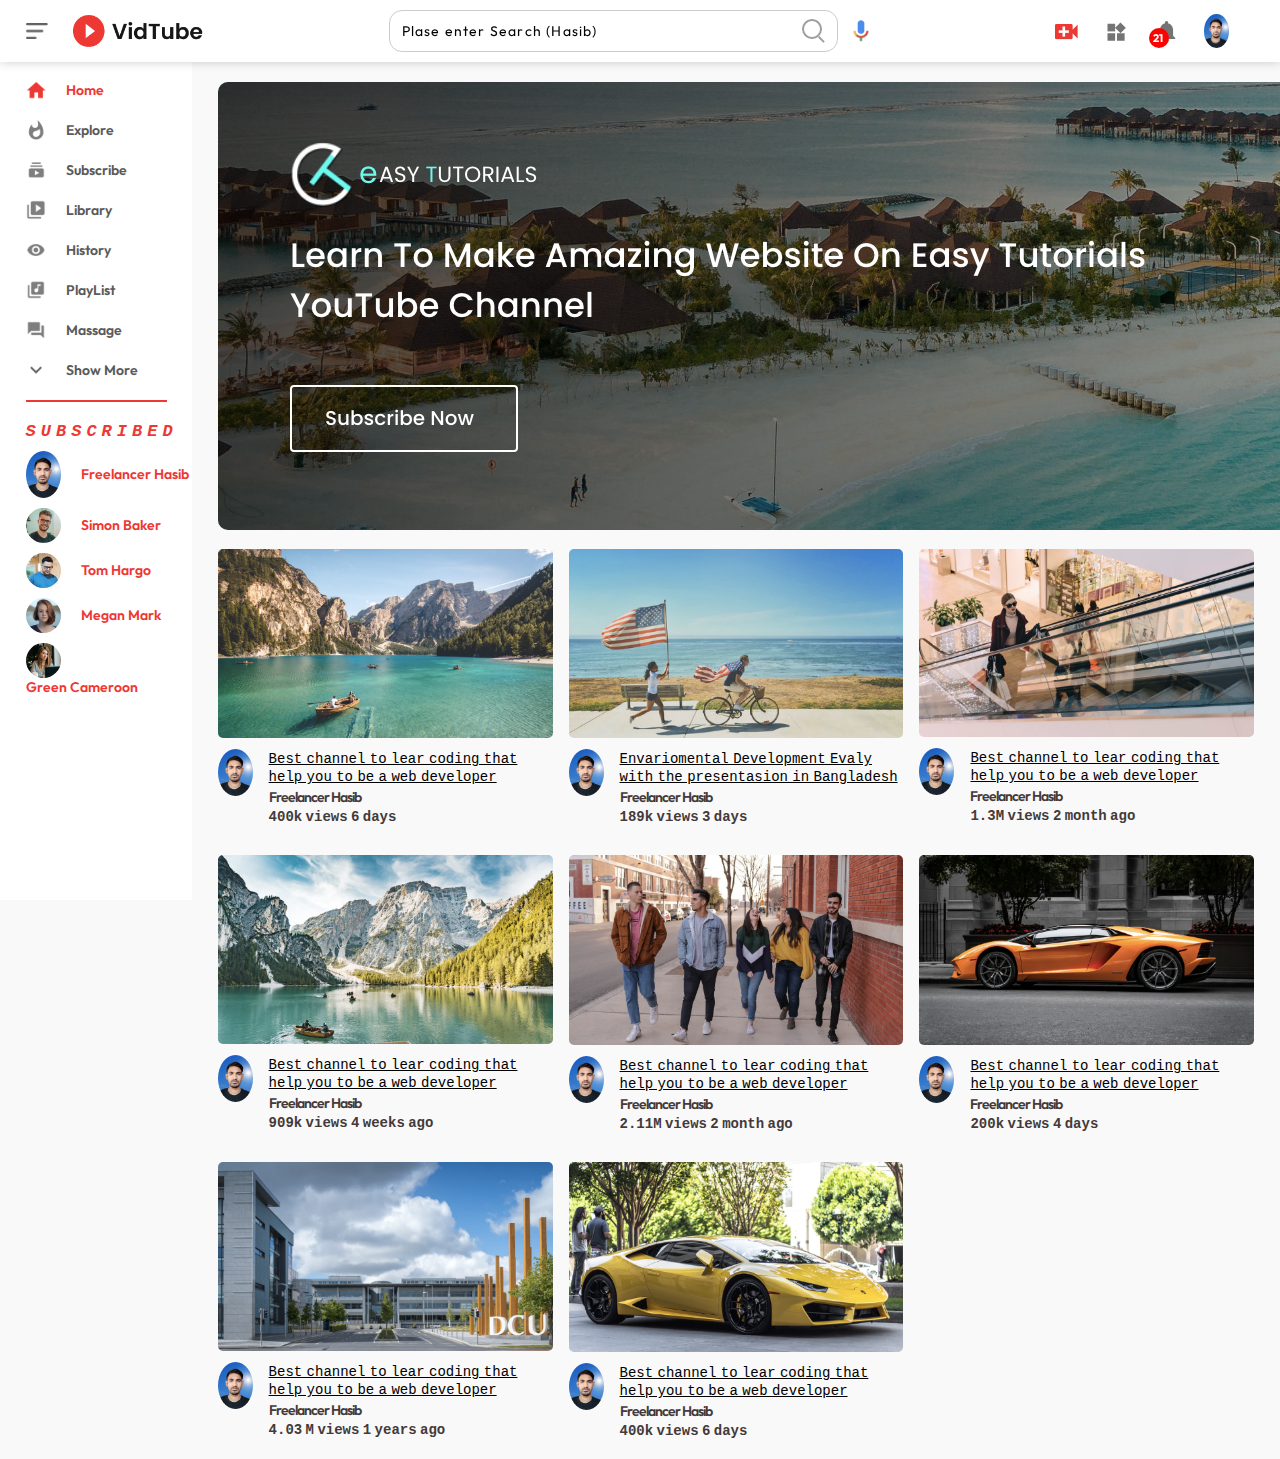
==== index.html @ 6e915853 "this is my last project" ====
<!DOCTYPE html>
<html lang="en">
<head>
    <meta charset="UTF-8">
    <meta name="viewport" content="width=device-width, initial-scale=1.0">
    <title>Hasibs YouTube</title>
    <link rel="stylesheet" href="style.css">
<body>
    
<nav class="flex-div">
    <div class="nav-left flex-div">
        <img src="PICTURES/menu.png" class="menu-icon">
        <img  src="PICTURES/logo.png" class="logo">
    </div>
    <div class="nav-middle flex-div">
     <div class="search-box flex-div">
       <input type="text" placeholder="Plase enter Search (Hasib)">
       <img src="PICTURES/search.png">
     </div>
     <img src="PICTURES/voice-search.png" class="mic-icon">
    </div>
    <div class="nav-right flex-div" style="position: relative;">
        <img class="im" src="PICTURES/upload.png">
        <img class="im" src="PICTURES/more.png">
        <img class="im" class="noti" src="PICTURES/notification.png">
        <p class="noti"><span>21</span></p>
        <img class="img" src="PICTURES/IMG_20240714_150642-removebg-preview.png">
    </div>
</nav>


<!-- ..............Slidebar......... -->

<div class="sidebar">
    <div class="shortcut-links" style="font-size: 12px;">
          <a href="#"><img src="PICTURES/home.png" alt=""><p>Home</p></a>
          <a href="#"><img src="PICTURES/explore.png" alt=""><p>Explore</p></a>
          <a href="#"><img src="PICTURES/subscriprion.png" alt=""><p>Subscribe</p></a>
          <a href="#"><img src="PICTURES/library.png" alt=""><p>Library</p></a>
          <a href="#"><img src="PICTURES/history.png" alt=""><p>History</p></a>
          <a href="#"><img src="PICTURES/playlist.png" alt=""><p>PlayList</p></a>
          <a href="#"><img src="PICTURES/messages.png" alt=""><p>Massage</p></a>
          <a href="#"><img src="PICTURES/show-more.png" alt=""><p>Show More</p></a>
          <hr class="hr">
    </div>
    <div class="subscribe-list">
        <h3>SUBSCRIBED</h3>
        <a href=""><img src="PICTURES/IMG_20240714_150642-removebg-preview.png" alt=""><p>Freelancer Hasib</p></a>
        <a href=""><img src="PICTURES/simon.png" alt=""><p>Simon Baker</p></a>
        <a href=""><img src="PICTURES/tom.png" ><p>Tom Hargo</p></a>
        <a href=""><img src="PICTURES/megan.png" alt=""><p>Megan Mark</p></a>
        <a href=""><img src="PICTURES/cameron.png" alt=""><p>Green Cameroon</p></a>
    </div>
</div>
        


<!-- ..............Main.............. -->

<div class="container">
    <div class="banner">
        <img src="PICTURES/banner.png" alt="">
    </div>

    <div class="list-container">
        <div class="vid-list">
          <a href="playVideo.html"><img src="PICTURES/thumbnail1.png" class="thumbnail1"></a>
            <div class="flex-div">
                <img src="PICTURES/IMG_20240714_150642-removebg-preview.png" alt="" class="Img">
                <div class="vid-info">
                    <a href="">Best channel to lear coding that help you to be a web developer</a>
                    <p class="p">Freelancer Hasib</p>
                    <p class="p1">400k views 6 days</p>
                </div>
            </div>
        </div>
        <div class="vid-list">
          <a href="">  <img src="PICTURES/thumbnail2.png" class="thumbnail1"></a>
            <div class="flex-div">
                <img src="PICTURES/IMG_20240714_150642-removebg-preview.png" alt="" class="Img">
                <div class="vid-info">
                    <a href="">Envariomental Development Evaly with the presentasion in Bangladesh</a>
                    <p class="p">Freelancer Hasib</p>
                    <p class="p1">189k views 3 days</p>
                </div>
            </div>
        </div>
        <div class="vid-list">
          <a href="">  <img src="PICTURES/thumbnail3.png" class="thumbnail1"></a>
            <div class="flex-div">
                <img src="PICTURES/IMG_20240714_150642-removebg-preview.png" alt="" class="Img">
                <div class="vid-info">
                    <a href="">Best channel to lear coding that help you to be a web developer</a>
                    <p class="p">Freelancer Hasib</p>
                    <p class="p1">1.3M views 2 month ago</p>
                </div>
            </div>
        </div>
        <div class="vid-list">
          <a href="">  <img src="PICTURES/thumbnail4.png" class="thumbnail1"></a>
            <div class="flex-div">
                <img src="PICTURES/IMG_20240714_150642-removebg-preview.png" alt="" class="Img">
                <div class="vid-info">
                    <a href="">Best channel to lear coding that help you to be a web developer</a>
                    <p class="p">Freelancer Hasib</p>
                    <p class="p1">909k views 4 weeks ago</p>
                </div>
            </div>
        </div>
        <div class="vid-list">
          <a href="">  <img src="PICTURES/thumbnail5.png" class="thumbnail1"></a>
            <div class="flex-div">
                <img src="PICTURES/IMG_20240714_150642-removebg-preview.png" alt="" class="Img">
                <div class="vid-info">
                    <a href="">Best channel to lear coding that help you to be a web developer</a>
                    <p class="p">Freelancer Hasib</p>
                    <p class="p1">2.11M views 2 month ago</p>
                </div>
            </div>
        </div>
        <div class="vid-list">
          <a href="">  <img src="PICTURES/thumbnail6.png" class="thumbnail1"></a>
            <div class="flex-div">
                <img src="PICTURES/IMG_20240714_150642-removebg-preview.png" alt="" class="Img">
                <div class="vid-info">
                    <a href="">Best channel to lear coding that help you to be a web developer</a>
                    <p class="p">Freelancer Hasib</p>
                    <p class="p1">200k views 4 days</p>
                </div>
            </div>
        </div>
        <div class="vid-list">
          <a href="">  <img src="PICTURES/thumbnail7.png" class="thumbnail1"></a>
            <div class="flex-div">
                <img src="PICTURES/IMG_20240714_150642-removebg-preview.png" alt="" class="Img">
                <div class="vid-info">
                    <a href="">Best channel to lear coding that help you to be a web developer</a>
                    <p class="p">Freelancer Hasib</p>
                    <p class="p1">4.03 M views 1 years ago</p>
                </div>
            </div>
        </div>
        <div class="vid-list">
          <a href="">  <img src="PICTURES/thumbnail8.png" class="thumbnail1"></a>
            <div class="flex-div">
                <img src="PICTURES/IMG_20240714_150642-removebg-preview.png" alt="" class="Img">
                <div class="vid-info">
                    <a href="">Best channel to lear coding that help you to be a web developer</a>
                    <p class="p">Freelancer Hasib</p>
                    <p class="p1">400k views 6 days</p>
                </div>
            </div>
        </div>
    </div>
</div>



    <script src="script.js"></script>

    <!-- //Md Hasibul Miah
    // mdhasibulmiah2127uk@gmail.com -->
</body>
</html>
---- style.css ----
@import url('https://fonts.googleapis.com/css2?family=Outfit:wght@100..900&display=swap');


*{
    padding: 0;
    margin: 0;
    box-sizing: border-box;
    font-family: "Outfit", sans-serif;
    
    font-size: 14px;
    

}
a{
    text-decoration: none;
    color: #5a5a5a;
}
img{
    cursor: pointer;
}
.flex-div{
    display: flex;
    align-items: center;
}

nav{
    padding: 10px 2%;
    justify-content: space-between;
    box-shadow: 0 0 10px rgba(0, 0, 0, 0.2);
    background: #fff;
    position: sticky;
    top: 0;
    z-index: 10;
}
.nav-right img{
    width: 25px;
    margin-right:25px ;
}

.img{
   
    border-radius: 50%;
}

.nav-left .menu-icon{
    width: 22px;
    margin-right: 25px;
}

.nav-left .logo{
    width: 130px;
}

.nav-middle .mic-icon{
    width: 16px;
}

.nav-middle .search-box{
    border: 1px solid #ccc;
    margin-right: 15px;
    padding: 8px 12px;
    border-radius: 13px;

}
.nav-middle .search-box input{
    width: 400px;
    outline: none;
    border: none;
    background: transparent;
    color: #ED3833;
    
}

.nav-middle .search-box input::placeholder{
    color: black;
    letter-spacing: 1.2px;
}

.sidebar{
    background: #fff;
    width: 15%;
    height: 100vh;
    position: fixed;
    top: 0;
    padding-left: 2%;
    padding-top: 80px;
}

.shortcut-links a img{
    width: 20px;
    margin-right: 20px;
}
.shortcut-links a{
    display: flex;
    align-items: center;
    margin-bottom: 20px;
    width: fit-content;
    flex-wrap: wrap;
}
.shortcut-links a p{
    font-weight: 600;
}
.shortcut-links a:first-child{
    color: #ED3833;
    font-weight: 600 !important;
}
.shortcut-links a:last-child{
    color: #ED3833;
    font-weight: 600 !important;
    
}

.sidebar hr{
    border: 0;
    height: 2px;
    background-color: #ED3833;
    width: 85%;
}
.subscribe-list h3{
    font-size: 17px;
    margin: 20px 0px;
    color: #ED3833;
    font-weight: 700;
    font-style: italic;
    letter-spacing: 5px;
    font-family: monospace;
}

.subscribe-list a{
    display: flex;
    align-items: center;
    margin-bottom: 20px;
    width: fit-content;
    flex-wrap: wrap;
    margin-top: -10px;
}
.subscribe-list a img{
    width: 35px;
    border-radius: 50%;
    margin-right: 20px;
}

.subscribe-list a p{
    font-weight: 600;
    color: #ED3833;

}
.small-sidebar{
    width: 5%;

}
.small-sidebar a p{
    display: none;
}
.small-sidebar h3{
    display: none;
}

.hrr{
    display: none;
}



.container{
    background: #f9f9f9;
    
    padding-left: 17%;
    padding-right: 2%;
    padding-top: 20px;
    padding-bottom: 20px;
    /* margin-left: 20px; */
}

.large-container{
    padding-left: 7%;
}

.la
.banner img{
    width: 100%;
    border-radius: 8px;
}

.list-container{
    display: grid;
    grid-template-columns: repeat(auto-fit, minmax(250px, 1fr));
    grid-column-gap: 16px;
    grid-row-gap: 30px;
    margin-top: 15px;
}
.vid-list .thumnail1{
    width: 100%;
    border-radius: 15px;
}
.vid-list .flex-div{
    align-items: flex-start;
    margin-top: 7px;

}

.Img{
    width: 35px;
    border-radius: 50%;
    margin-right: 16px;
}
img.thumnail1{
    width: 100%;
    border-radius: 5px;
}

img.thumbnail1 {
    width: 100%;
    border-radius: 5px;
}

.vid-info a{
  font-weight: normal;
  color: black;
  text-decoration: underline;
  margin-top: 15px;
  font-family: monospace;
  word-spacing: -4px;
}
.vid-info p:first-child{
    font-weight: bolder;
    color: red;
}
.p{
    font-weight: 600;
    color: rgb(68, 58, 58);
    letter-spacing: -1px;
    margin-top: 3px;
    margin-bottom: 3px;
}
.p1{
    font-weight: 900;
    color: rgb(68, 58, 58);
    font-family: monospace;
    word-spacing: -5px;
}
span {
    /* margin-left: 10px; */
    position: absolute;
    left: 97px;
    font-size: 11px;
    text-align: center;
    transform: translate(14%, 0%);
    color: white;
    font-weight: bold;
}
/* 
jodi kokhono git ba github kaj na kore tahole 
youtube jodi kokhono kaj na kore 
stack overfollow er moto boro boro website jodi kaj na kore tahole

*/



/* 
Mobile Responsive web page or laptop and desktop

*/


@media (max-width: 600px){
    .menu-icon{
        display: none;
    }
    .sidebar{
        display: none;
    }
    .container, .large-container{
        padding-left: 5%;
        padding-right: 5%;
    }
    
    /* .nav-right .user-icon{
        display: block;
        width: 30px;
    } */
    .nav-middle .search-box input{
        width: 100px;
    }
    .nav-middle .mic-icon{
        display: none;
    }
    .logo{
        width: 90px;
        padding-left: 9px;
    }
    .vid-list a img{
        width: 100%;
        text-align: center;
        margin: 0 auto;
        margin-left: -2px;
        border: 1px solid rgb(105, 98, 98);
    }
    .banner img{
        width: 100%;
        margin-left: -2px;
    }
    .img{
        display: block;
        width: 40px !important;
        height: 40px !important;
        border-radius: 50% !important;
    }
    .im{
        display: none;
    }
    .play-video video{
        width: 400px !important;
        border-radius: 10px;
        border: 1px solid #835d5c;
    }
}

.noti::before{
    content: "";
    position: absolute;
    top: 10px;
    left: 10px;
    background-color: red;
    width: 0px;
    height: 0px;
    padding: 10px;
    border-radius: 50%;
    left: 10px;
    margin-left: 85px;
    margin-top: 4px;
}

.play-container{
    padding-left: 2%;
}
.row{
    display: flex;
    justify-content: space-between;
    flex-wrap: wrap;
}
.play-video{
    flex-basis: 69%;
}
.play-video video{
    width: 100%;
    margin: 0 auto;
    text-align: center;
}
.right-sidebar{
flex-basis: 30%;
}

.side-video-list img{
    width: 100%;
}
.side-video-list{
    display: flex;
    justify-content: space-between;
    margin-bottom: 8px;
}
.side-video-list .small-thumbnail{
    flex-basis: 49%;
}
.side-video-list .vid-info{
    flex-basis: 49%;
}
.play-video .tags a{
    color: blue;
    font-weight: bold;
    font-family: monospace;
    margin-right: 20px;
}

.play-video .tags a:hover{
    text-decoration: underline;
}

.play-video h3{
    margin-top: 10px;
    font-weight: bolder;
    color: #ED3833;
    font-size: 18px;
}

.play-video .play-video-info{
    display: flex;
    justify-content: space-between;
    align-items: center;
    flex-wrap: wrap;
    margin-top: 10px;
    font-size: 14px;
    color: #ED3833;
}

.play-video .play-video-info a img{
    width: 20px;
    margin-right: 8px;
}

.play-video .play-video-info a{
    display: inline-block;
    align-items: center;
    justify-content: center;
    margin-left: 15px;
}
.play-video hr{
    margin-top: 7px;
    height: 2px;
    background-color: black;
    margin-bottom: 10px;

}
.plublisher{
    display: flex;
    align-items: center;

    margin-top: 20px;
}
.plublisher div{
    flex-basis: 1;
}

.plublisher img{
    width: 40px;
    border-radius: 50%;
    margin-right: 15px;
}
.plublisher div p{
    color: #ED3833;
    font-weight: 600;
    font-size: 18px;
}
.plublisher article{
    color: black;
    font-weight: 600;
    font-size: 16px;
    font-family: monospace;
    letter-spacing: -1.4px;
}
.plublisher button{
    margin-right: 0px;
}

button {
    margin-left: 739px;
    border: none;
    outline: none;
    /* padding: 10px 20px; */
    /* width: 100px; */
    background: red;
    padding: 13px 20px;
    color: white;
    font-weight: bold;
    letter-spacing: 1px;
    border-radius: 10px;
}

.vid-description p{
    margin-top: 10px;
    font-weight: normal;
    font-style: italic;

    letter-spacing: 1.2px;

}
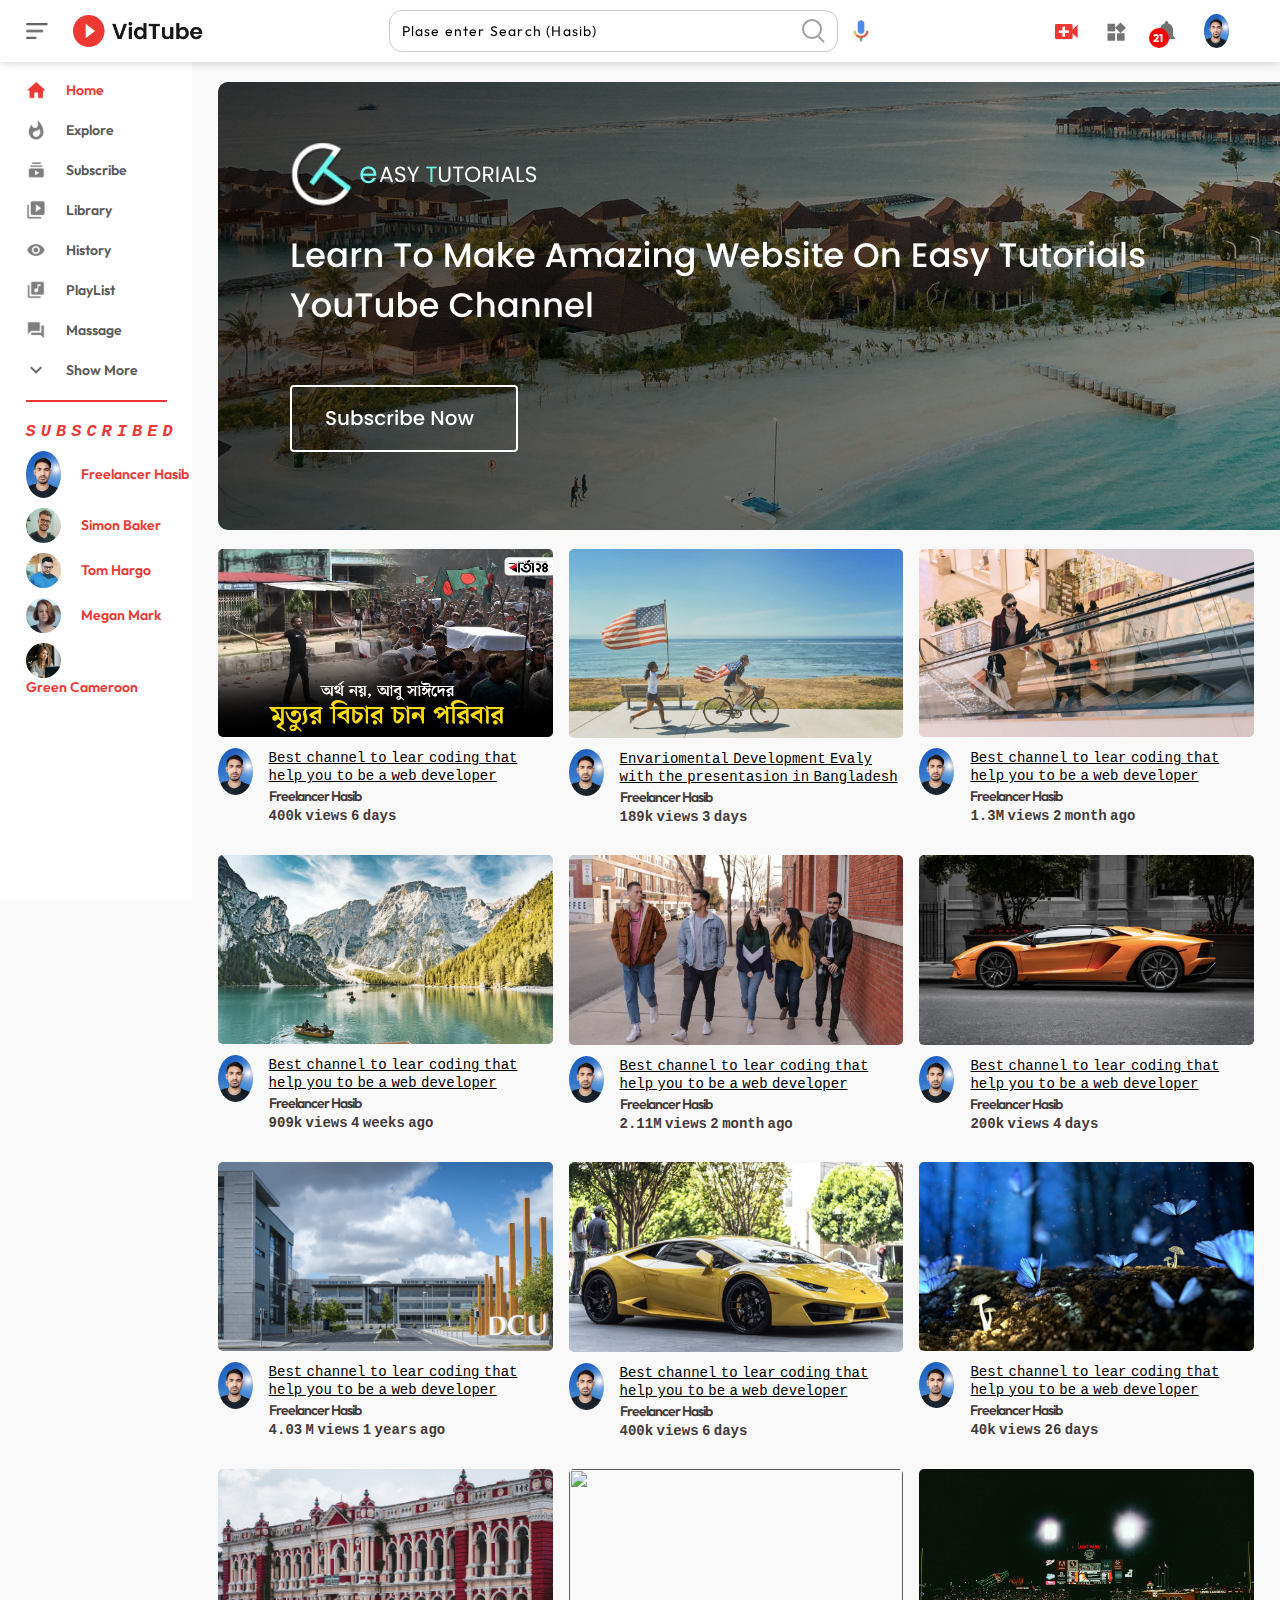
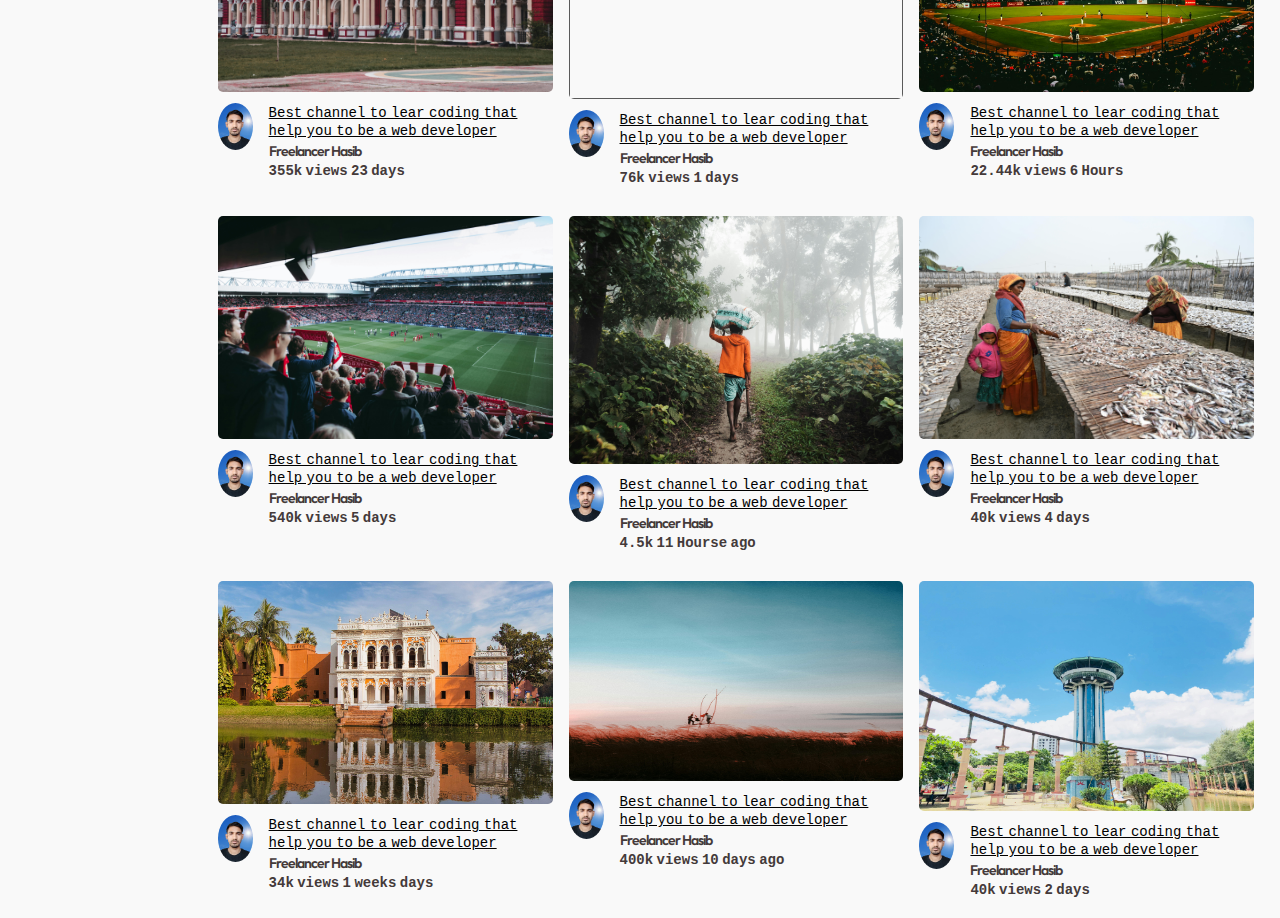
==== commit 2e630a3a: "there is a last massage" ====
--- a/index.html
+++ b/index.html
@@ -64,7 +64,7 @@
 
     <div class="list-container">
         <div class="vid-list">
-          <a href="playVideo.html"><img src="PICTURES/thumbnail1.png" class="thumbnail1"></a>
+          <a href="playVideo.html"><img src="PICTURES/maxresdefault.jpg" class="thumbnail1"></a>
             <div class="flex-div">
                 <img src="PICTURES/IMG_20240714_150642-removebg-preview.png" alt="" class="Img">
                 <div class="vid-info">
@@ -151,6 +151,130 @@
                 </div>
             </div>
         </div>
+        <div class="vid-list">
+          <a href="">  <img src="PICTURES/1 (2).jpg" class="thumbnail1"></a>
+            <div class="flex-div">
+                <img src="PICTURES/IMG_20240714_150642-removebg-preview.png" alt="" class="Img">
+                <div class="vid-info">
+                    <a href="">Best channel to lear coding that help you to be a web developer</a>
+                    <p class="p">Freelancer Hasib</p>
+                    <p class="p1">40k views 26 days</p>
+                </div>
+            </div>
+        </div>
+        <div class="vid-list">
+          <a href="">  <img src="PICTURES/2 (2).jpg" class="thumbnail1"></a>
+            <div class="flex-div">
+                <img src="PICTURES/IMG_20240714_150642-removebg-preview.png" alt="" class="Img">
+                <div class="vid-info">
+                    <a href="">Best channel to lear coding that help you to be a web developer</a>
+                    <p class="p">Freelancer Hasib</p>
+                    <p class="p1">355k views 23 days</p>
+                </div>
+            </div>
+        </div>
+        <div class="vid-list">
+          <a href="">  <img height="230px" src="PICTURES/3 (2).jpg" class="thumbnail1"></a>
+            <div class="flex-div">
+                <img src="PICTURES/IMG_20240714_150642-removebg-preview.png" alt="" class="Img">
+                <div class="vid-info">
+                    <a href="">Best channel to lear coding that help you to be a web developer</a>
+                    <p class="p">Freelancer Hasib</p>
+                    <p class="p1">76k views 1 days</p>
+                </div>
+            </div>
+        </div>
+        <div class="vid-list">
+          <a href="">  <img src="PICTURES/4 (2).jpg" class="thumbnail1"></a>
+            <div class="flex-div">
+                <img src="PICTURES/IMG_20240714_150642-removebg-preview.png" alt="" class="Img">
+                <div class="vid-info">
+                    <a href="">Best channel to lear coding that help you to be a web developer</a>
+                    <p class="p">Freelancer Hasib</p>
+                    <p class="p1">22.44k views 6 Hours</p>
+                </div>
+            </div>
+        </div>
+        <div class="vid-list">
+          <a href="">  <img src="PICTURES/5 (2).jpg" class="thumbnail1"></a>
+            <div class="flex-div">
+                <img src="PICTURES/IMG_20240714_150642-removebg-preview.png" alt="" class="Img">
+                <div class="vid-info">
+                    <a href="">Best channel to lear coding that help you to be a web developer</a>
+                    <p class="p">Freelancer Hasib</p>
+                    <p class="p1">540k views 5 days</p>
+                </div>
+            </div>
+        </div>
+        <div class="vid-list">
+          <a href="">  <img src="PICTURES/6 (2).jpg" class="thumbnail1"></a>
+            <div class="flex-div">
+                <img src="PICTURES/IMG_20240714_150642-removebg-preview.png" alt="" class="Img">
+                <div class="vid-info">
+                    <a href="">Best channel to lear coding that help you to be a web developer</a>
+                    <p class="p">Freelancer Hasib</p>
+                    <p class="p1">4.5k 11 Hourse ago</p>
+                </div>
+            </div>
+        </div>
+        <div class="vid-list">
+          <a href="">  <img src="PICTURES/7.jpg" class="thumbnail1"></a>
+            <div class="flex-div">
+                <img src="PICTURES/IMG_20240714_150642-removebg-preview.png" alt="" class="Img">
+                <div class="vid-info">
+                    <a href="">Best channel to lear coding that help you to be a web developer</a>
+                    <p class="p">Freelancer Hasib</p>
+                    <p class="p1">40k views 4 days</p>
+                </div>
+            </div>
+        </div>
+        <div class="vid-list">
+          <a href="">  <img src="PICTURES/8.jpg" class="thumbnail1"></a>
+            <div class="flex-div">
+                <img src="PICTURES/IMG_20240714_150642-removebg-preview.png" alt="" class="Img">
+                <div class="vid-info">
+                    <a href="">Best channel to lear coding that help you to be a web developer</a>
+                    <p class="p">Freelancer Hasib</p>
+                    <p class="p1">34k views 1 weeks days</p>
+                </div>
+            </div>
+        </div>
+        <div class="vid-list">
+          <a href="">  <img height="200px" src="PICTURES/9.jpg" class="thumbnail1"></a>
+            <div class="flex-div">
+                <img  src="PICTURES/IMG_20240714_150642-removebg-preview.png" alt="" class="Img">
+                <div class="vid-info">
+                    <a href="">Best channel to lear coding that help you to be a web developer</a>
+                    <p class="p">Freelancer Hasib</p>
+                    <p class="p1">400k views 10 days ago</p>
+                </div>
+            </div>
+        </div>
+        <div class="vid-list">
+          <a href="">  <img height="230px" src="PICTURES/10.jpg" class="thumbnail1"></a>
+            <div class="flex-div">
+                <img src="PICTURES/IMG_20240714_150642-removebg-preview.png" alt="" class="Img">
+                <div class="vid-info">
+                    <a href="">Best channel to lear coding that help you to be a web developer</a>
+                    <p class="p">Freelancer Hasib</p>
+                    <p class="p1">40k views 2 days</p>
+                </div>
+            </div>
+        </div>
+
+
+
+
+
+
+
+
+
+
+
+
+
+
     </div>
 </div>
 
--- a/style.css
+++ b/style.css
@@ -312,7 +312,7 @@
         display: none;
     }
     .play-video video{
-        width: 400px !important;
+        width: 320px !important;
         border-radius: 10px;
         border: 1px solid #835d5c;
     }
@@ -461,8 +461,131 @@
 .vid-description p{
     margin-top: 10px;
     font-weight: normal;
-    font-style: italic;
+    
 
     letter-spacing: 1.2px;
 
+}
+
+.add-comment{
+    display: flex;
+    align-items: center;
+    margin: 30px 0;
+}
+
+.add-comment input{
+    border: 0;
+    outline: 0;
+    border-bottom: 1px solid #cabfbf;
+    width: 100%;
+    padding-top: 10px;
+    background: transparent;
+    font-family: monospace;
+}
+
+.old-comment{
+    display: flex;
+    align-items: center;
+    margin: 20px 0;
+ 
+}
+
+.old-comment img{
+    width: 35px;
+    border-radius: 50%;
+    margin-right: 15px;
+}
+.ar{
+    font-family: math;
+    font-size: 16px;
+}
+
+.old-comment h3{
+    font-family: 'Segoe UI', Tahoma, Geneva, Verdana, sans-serif;
+    margin-top: 10px;
+}
+.acomment-action{
+    display: flex;
+    margin: 8px 0;
+    font-size: 14px;
+    
+    
+}
+.old-comment .acomment-action img{
+    border-radius: 0;
+    width: 20px;
+    margin-right: 5px;
+}
+ .acomment-action article{
+    margin-right: 20px;
+    color: #5a5a5a;
+} 
+.play-container{
+    padding-left: 2%;
+}
+@media (max-width:662px){
+  .play-video{
+    flex-basis: 100%;
+    
+    
+  }
+  .right-sidebar{
+    flex-basis: 100%;
+  }
+  .play-container{
+    padding-left: 5%;
+    
+  }
+  video{
+    width: 200px;
+
+  }
+  .plublisher{
+display: flex;
+width: 400px;
+  }
+  .add-comment img{
+    margin-left: 3px;
+  }
+  .plublisher img{
+    margin-left: 2px;
+  }
+  .plublisher p{
+    width: 300px;
+  }
+  .plublisher button{
+    margin-left: -120%;
+  }
+  .vid-description{
+    letter-spacing: 0;
+    word-spacing: 0;
+    font-style: normal;
+  }
+  .vid-description .pp{
+    font-weight: bold;
+    font-size: 17px;
+  }
+  .old-comment img{
+    margin-left: 10px;
+  }
+  .old-comment h3{
+    margin-bottom:7px;
+    font-family: outfit;
+    margin-left: 1px;
+  }
+  .old-comment .ar{
+    font-family: outfit;
+    width: 100%;
+    
+  }
+  .old-comment .ar{
+    width: 300px;
+  }
+  
+}
+.vid-list a img .thumnail1{
+    height: 200px !important;
+}
+.vid-list .thumnail1{
+    height: 300px !important;
 }